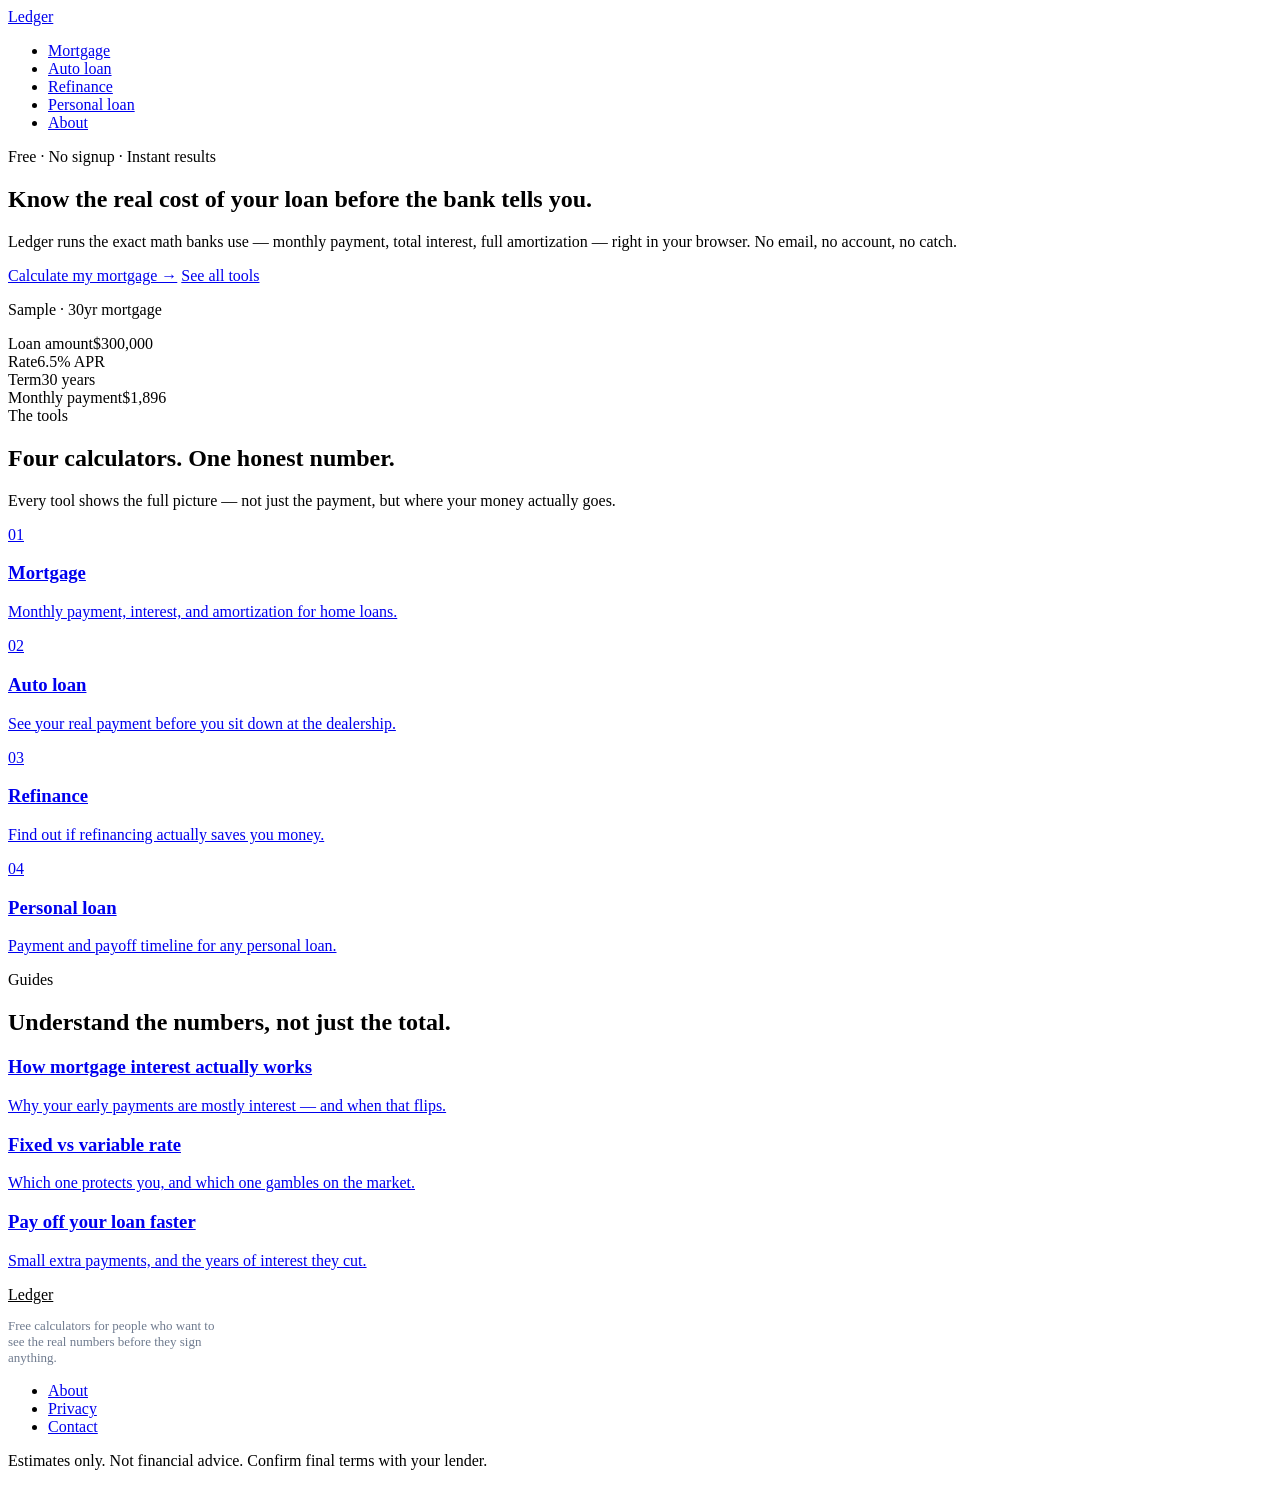
==== index.html @ 5fc6dec8 "Add files via upload" ====
<!DOCTYPE html>
<html lang="en">
<head>
<meta charset="UTF-8">
<meta name="viewport" content="width=device-width, initial-scale=1.0">
<title>Ledger — Free loan and mortgage calculators</title>
<meta name="description" content="Free, instant loan and mortgage calculators. See your real monthly payment, total interest, and full amortization schedule in seconds.">
<link rel="stylesheet" href="assets/style.css">
</head>
<body>

<div class="wrap nav">
  <a href="index.html" class="brand"><span class="mark"></span>Ledger</a>
  <ul>
    <li><a href="mortgage-calculator.html">Mortgage</a></li>
    <li><a href="auto-loan-calculator.html">Auto loan</a></li>
    <li><a href="refinance-calculator.html">Refinance</a></li>
    <li><a href="personal-loan-calculator.html">Personal loan</a></li>
    <li><a href="about.html">About</a></li>
  </ul>
</div>

<section class="hero">
  <div class="wrap">
    <div>
      <span class="eyebrow">Free · No signup · Instant results</span>
      <h1>Know the real cost of your loan before the bank tells you.</h1>
      <p class="lead">Ledger runs the exact math banks use — monthly payment, total interest, full amortization — right in your browser. No email, no account, no catch.</p>
      <div class="btn-row">
        <a href="mortgage-calculator.html" class="btn btn-gold">Calculate my mortgage →</a>
        <a href="#tools" class="btn btn-outline">See all tools</a>
      </div>
    </div>
    <div class="receipt">
      <p class="rtitle">Sample · 30yr mortgage</p>
      <div class="rline"><span>Loan amount</span><span>$300,000</span></div>
      <div class="rline"><span>Rate</span><span>6.5% APR</span></div>
      <div class="rline"><span>Term</span><span>30 years</span></div>
      <div class="rline total"><span>Monthly payment</span><span>$1,896</span></div>
    </div>
  </div>
</section>

<section id="tools">
  <div class="wrap">
    <div class="section-head">
      <span class="eyebrow">The tools</span>
      <h2>Four calculators. One honest number.</h2>
      <p>Every tool shows the full picture — not just the payment, but where your money actually goes.</p>
    </div>
    <div class="grid-4">
      <a href="mortgage-calculator.html" class="card">
        <span class="num">01</span>
        <h3>Mortgage</h3>
        <p>Monthly payment, interest, and amortization for home loans.</p>
      </a>
      <a href="auto-loan-calculator.html" class="card">
        <span class="num">02</span>
        <h3>Auto loan</h3>
        <p>See your real payment before you sit down at the dealership.</p>
      </a>
      <a href="refinance-calculator.html" class="card">
        <span class="num">03</span>
        <h3>Refinance</h3>
        <p>Find out if refinancing actually saves you money.</p>
      </a>
      <a href="personal-loan-calculator.html" class="card">
        <span class="num">04</span>
        <h3>Personal loan</h3>
        <p>Payment and payoff timeline for any personal loan.</p>
      </a>
    </div>
  </div>
</section>

<section style="background:var(--paper-2); border-top:1px solid var(--line); border-bottom:1px solid var(--line);">
  <div class="wrap">
    <div class="section-head">
      <span class="eyebrow">Guides</span>
      <h2>Understand the numbers, not just the total.</h2>
    </div>
    <div class="grid-3">
      <a href="guide-how-mortgage-interest-works.html" class="card">
        <h3>How mortgage interest actually works</h3>
        <p>Why your early payments are mostly interest — and when that flips.</p>
      </a>
      <a href="guide-fixed-vs-variable.html" class="card">
        <h3>Fixed vs variable rate</h3>
        <p>Which one protects you, and which one gambles on the market.</p>
      </a>
      <a href="guide-pay-off-faster.html" class="card">
        <h3>Pay off your loan faster</h3>
        <p>Small extra payments, and the years of interest they cut.</p>
      </a>
    </div>
  </div>
</section>

<footer>
  <div class="wrap">
    <div>
      <a href="index.html" class="brand" style="color:var(--text-on-ink); margin-bottom:14px; display:flex;"><span class="mark"></span>Ledger</a>
      <p style="max-width:32ch; font-size:13px; color:#6E7A8E;">Free calculators for people who want to see the real numbers before they sign anything.</p>
    </div>
    <ul>
      <li><a href="about.html">About</a></li>
      <li><a href="privacy.html">Privacy</a></li>
      <li><a href="contact.html">Contact</a></li>
    </ul>
  </div>
  <p class="fine">Estimates only. Not financial advice. Confirm final terms with your lender.</p>
</footer>

</body>
</html>
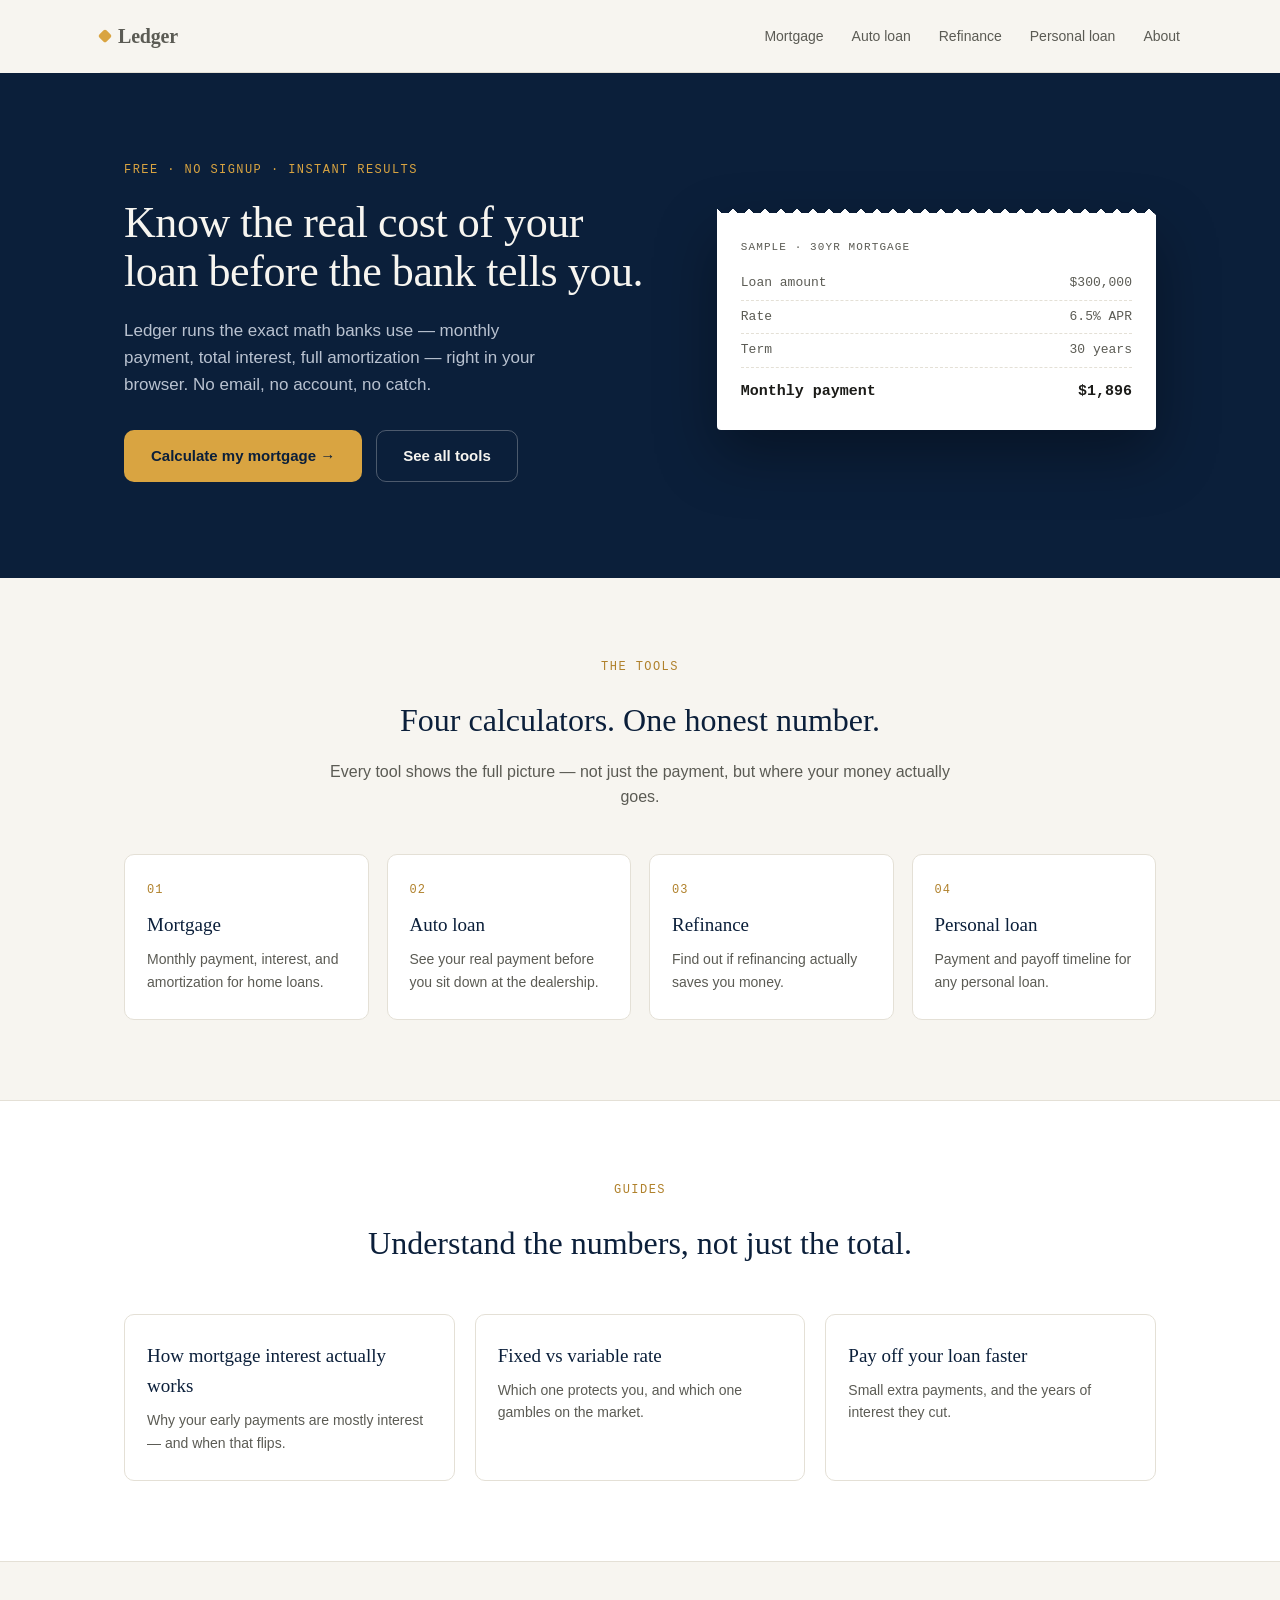
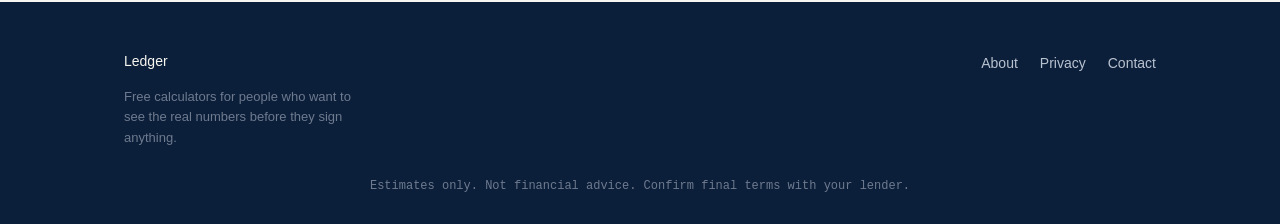
==== commit 66b1f2fc: "Update index.html" ====
--- a/index.html
+++ b/index.html
@@ -5,7 +5,7 @@
 <meta name="viewport" content="width=device-width, initial-scale=1.0">
 <title>Ledger — Free loan and mortgage calculators</title>
 <meta name="description" content="Free, instant loan and mortgage calculators. See your real monthly payment, total interest, and full amortization schedule in seconds.">
-<link rel="stylesheet" href="assets/style.css">
+<link rel="stylesheet" href="style.css">
 </head>
 <body>
 
--- a/style.css
+++ b/style.css
@@ -0,0 +1,129 @@
+@import url('https://fonts.googleapis.com/css2?family=Fraunces:opsz,wght@9..144,400;9..144,500;9..144,600&family=Inter:wght@400;500;600&family=JetBrains+Mono:wght@400;500;700&display=swap');
+
+:root{
+  --ink:#0B1F3A;
+  --ink-2:#132A4D;
+  --paper:#F7F5F0;
+  --paper-2:#FFFFFF;
+  --gold:#D9A441;
+  --gold-dark:#B0812B;
+  --green:#1F8A54;
+  --line:#E4E0D6;
+  --text:#1B1B18;
+  --text-soft:#5B5B54;
+  --text-on-ink:#F7F5F0;
+  --text-on-ink-soft:#B9C2D0;
+  --radius:10px;
+  --serif:'Fraunces', serif;
+  --sans:'Inter', sans-serif;
+  --mono:'JetBrains Mono', monospace;
+}
+*{box-sizing:border-box; margin:0; padding:0;}
+body{
+  font-family:var(--sans);
+  background:var(--paper);
+  color:var(--text);
+  line-height:1.6;
+  -webkit-font-smoothing:antialiased;
+}
+a{color:inherit; text-decoration:none;}
+img{max-width:100%; display:block;}
+.wrap{max-width:1080px; margin:0 auto; padding:0 24px;}
+
+/* Nav */
+.nav{
+  display:flex; align-items:center; justify-content:space-between;
+  padding:20px 0; border-bottom:1px solid var(--line);
+}
+.nav .brand{font-family:var(--serif); font-weight:600; font-size:20px; letter-spacing:-0.01em; display:flex; align-items:center; gap:8px;}
+.nav .brand .mark{width:10px; height:10px; background:var(--gold); border-radius:2px; display:inline-block; transform:rotate(45deg);}
+.nav ul{list-style:none; display:flex; gap:28px;}
+.nav a{font-size:14px; font-weight:500; color:var(--text-soft); transition:color .15s;}
+.nav a:hover{color:var(--ink);}
+
+/* Hero */
+.hero{background:var(--ink); color:var(--text-on-ink); padding:88px 0 96px; position:relative; overflow:hidden;}
+.hero .wrap{display:grid; grid-template-columns:1.1fr 0.9fr; gap:56px; align-items:center;}
+.eyebrow{font-family:var(--mono); font-size:12px; letter-spacing:.12em; text-transform:uppercase; color:var(--gold); margin-bottom:18px; display:block;}
+.hero h1{font-family:var(--serif); font-weight:500; font-size:44px; line-height:1.12; letter-spacing:-0.01em; margin-bottom:20px;}
+.hero p.lead{font-size:17px; color:var(--text-on-ink-soft); max-width:46ch; margin-bottom:32px;}
+.btn{
+  display:inline-flex; align-items:center; gap:8px; font-weight:600; font-size:15px;
+  padding:13px 26px; border-radius:var(--radius); border:1px solid transparent; cursor:pointer;
+  transition:transform .12s ease, background .15s;
+}
+.btn-gold{background:var(--gold); color:var(--ink);}
+.btn-gold:hover{background:var(--gold-dark); transform:translateY(-1px);}
+.btn-outline{background:transparent; border-color:rgba(247,245,240,.28); color:var(--text-on-ink);}
+.btn-outline:hover{border-color:var(--gold); color:var(--gold);}
+.btn-row{display:flex; gap:14px; flex-wrap:wrap;}
+
+/* Receipt card (signature element) */
+.receipt{
+  background:var(--paper-2); color:var(--text); border-radius:4px;
+  padding:26px 24px 20px; position:relative; box-shadow:0 24px 60px rgba(0,0,0,.35);
+}
+.receipt::before{
+  content:""; position:absolute; top:-9px; left:0; right:0; height:18px;
+  background:
+    linear-gradient(-45deg, var(--paper-2) 8px, transparent 0),
+    linear-gradient(45deg, var(--paper-2) 8px, transparent 0);
+  background-size:16px 16px; background-repeat:repeat-x; background-color:transparent;
+}
+.receipt .rline{display:flex; justify-content:space-between; font-family:var(--mono); font-size:13px; color:var(--text-soft); padding:6px 0; border-bottom:1px dashed var(--line);}
+.receipt .rline.total{color:var(--text); font-weight:700; font-size:15px; border-bottom:none; padding-top:12px;}
+.receipt .rtitle{font-family:var(--mono); font-size:11px; letter-spacing:.1em; text-transform:uppercase; color:var(--text-soft); margin-bottom:10px;}
+
+/* Sections */
+section{padding:80px 0;}
+.section-head{max-width:640px; margin:0 auto 44px; text-align:center;}
+.section-head .eyebrow{color:var(--gold-dark);}
+.section-head h2{font-family:var(--serif); font-weight:500; font-size:32px; color:var(--ink); margin-bottom:12px;}
+.section-head p{color:var(--text-soft); font-size:16px;}
+
+.grid-4{display:grid; grid-template-columns:repeat(4,1fr); gap:18px;}
+.grid-3{display:grid; grid-template-columns:repeat(3,1fr); gap:20px;}
+.grid-2{display:grid; grid-template-columns:1fr 1fr; gap:24px;}
+
+.card{
+  background:var(--paper-2); border:1px solid var(--line); border-radius:var(--radius);
+  padding:26px 22px; transition:border-color .15s, transform .15s;
+}
+.card:hover{border-color:var(--gold); transform:translateY(-2px);}
+.card .num{font-family:var(--mono); color:var(--gold-dark); font-size:12px; letter-spacing:.08em; margin-bottom:10px; display:block;}
+.card h3{font-family:var(--serif); font-size:19px; font-weight:500; margin-bottom:8px; color:var(--ink);}
+.card p{color:var(--text-soft); font-size:14px;}
+
+footer{background:var(--ink); color:var(--text-on-ink-soft); padding:48px 0 28px; margin-top:40px;}
+footer .wrap{display:flex; justify-content:space-between; align-items:flex-start; flex-wrap:wrap; gap:24px;}
+footer a{color:var(--text-on-ink-soft); font-size:14px;}
+footer a:hover{color:var(--gold);}
+footer ul{list-style:none; display:flex; gap:22px; flex-wrap:wrap;}
+.fine{font-family:var(--mono); font-size:12px; color:#6E7A8E; margin-top:28px; text-align:center;}
+
+/* Calculator tool layout */
+.tool-page .hero{padding:56px 0 64px;}
+.tool-page .hero h1{font-size:34px;}
+.tool-grid{display:grid; grid-template-columns:1fr 1fr; gap:28px; align-items:start; margin-top:-56px; position:relative; z-index:2;}
+.panel{background:var(--paper-2); border:1px solid var(--line); border-radius:var(--radius); padding:26px;}
+.field{margin-bottom:18px;}
+.field label{display:block; font-size:13px; font-weight:600; color:var(--text-soft); margin-bottom:6px;}
+.field input[type=number], .field input[type=range]{
+  width:100%; font-family:var(--mono); font-size:15px; padding:10px 12px;
+  border:1px solid var(--line); border-radius:8px; background:var(--paper);
+}
+.field input[type=number]:focus{outline:2px solid var(--gold); border-color:var(--gold);}
+.result-value{font-family:var(--mono); font-weight:700; font-size:26px; color:var(--ink);}
+.result-value.green{color:var(--green);}
+.article{max-width:680px; margin:0 auto; padding:60px 24px;}
+.article h1{font-family:var(--serif); font-size:34px; margin-bottom:18px; color:var(--ink);}
+.article h2{font-family:var(--serif); font-size:22px; margin:32px 0 12px; color:var(--ink);}
+.article p{color:var(--text-soft); margin-bottom:16px; font-size:16px;}
+.article ul{margin:0 0 16px 20px; color:var(--text-soft);}
+
+@media (max-width:800px){
+  .hero .wrap, .tool-grid, .grid-4, .grid-3, .grid-2{grid-template-columns:1fr;}
+  .hero h1{font-size:32px;}
+  .nav ul{display:none;}
+  .tool-grid{margin-top:24px;}
+}
